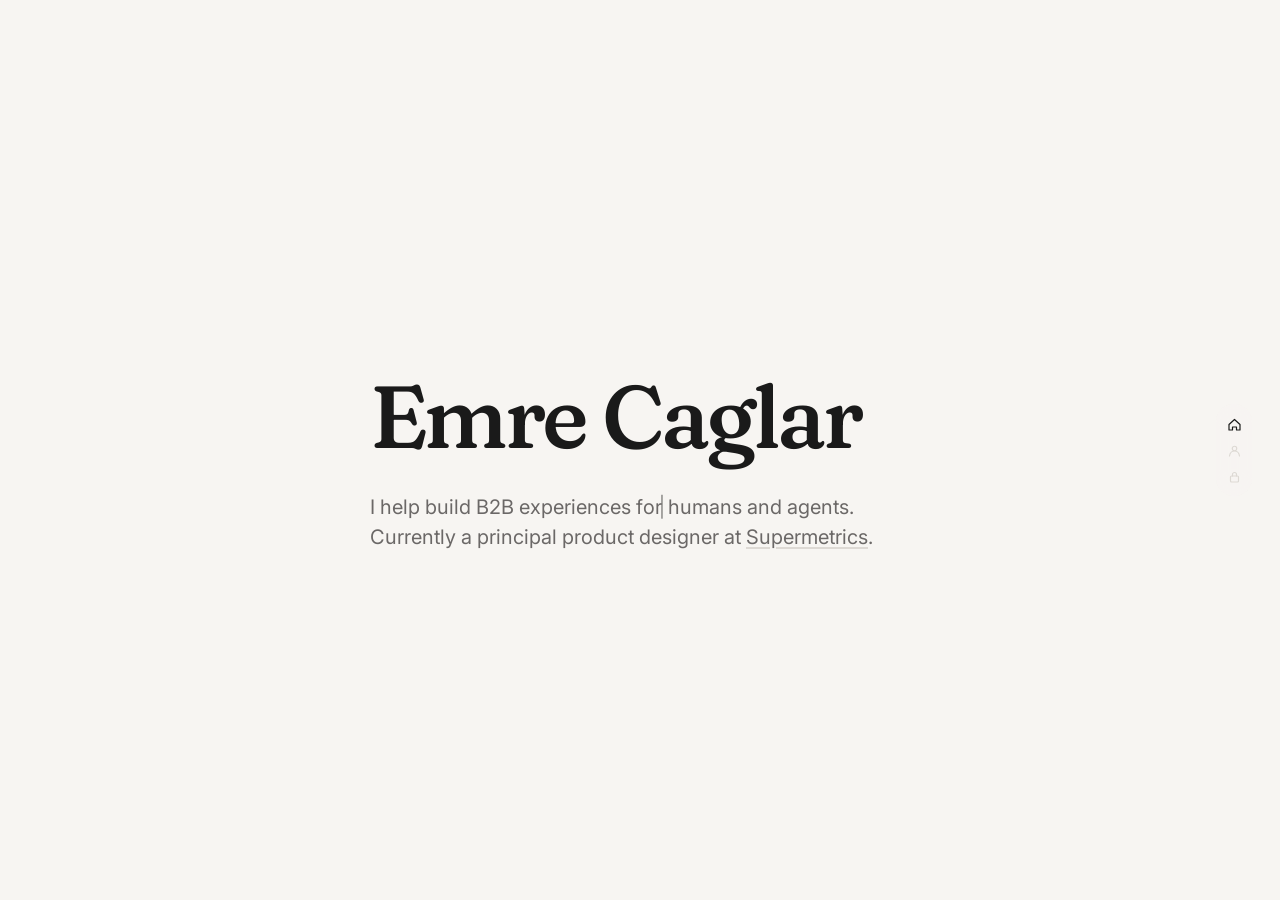
==== index.html @ 7ca1ae1d "Initial portfolio deploy Co-Authored-By: Claude Opus 4.6 (1M context) <noreply@anthropic.com>" ====
<!DOCTYPE html>
<html lang="en">
<head>
  <meta charset="UTF-8">
  <meta name="viewport" content="width=device-width, initial-scale=1.0">

  <!-- EDIT: Your name and tagline -->
  <title>Emre Caglar</title>
  <meta name="description" content="Introduction and selected work of Emre Caglar, product designer">

  <meta property="og:title" content="Emre Caglar, Principal Designer">
  <meta property="og:description" content="Principal Product Designer at Supermetrics.">
  <meta property="og:type" content="website">

  <link rel="preconnect" href="https://fonts.googleapis.com">
  <link rel="preconnect" href="https://fonts.gstatic.com" crossorigin>
  <link href="https://fonts.googleapis.com/css2?family=Inter:ital,opsz,wght@0,14..32,300..700;1,14..32,300..700&display=swap" rel="stylesheet">

  <link rel="stylesheet" href="assets/style.css">
</head>
<body class="snap-page locked">
<script>if(sessionStorage.getItem('portfolioUnlocked')==='1'){document.body.classList.replace('locked','unlocked');}</script>

  <!-- ─────────────────────────────────────── -->
  <!--  NAV, sits outside scroll container   -->
  <!-- ─────────────────────────────────────── -->
  <nav id="nav">
    <div class="nav-inner">
      <!-- EDIT: Your name, hidden on hero, fades in as you scroll -->
      <a href="#snap-hero" class="nav-name">Emre Caglar</a>
    </div>
  </nav>


  <!-- ─────────────────────────────────────── -->
  <!--  SCROLL CONTAINER                      -->
  <!--  Desktop: full-page snap scroll        -->
  <!--  Mobile: normal document flow          -->
  <!-- ─────────────────────────────────────── -->
  <div class="scroll-container" id="scrollContainer">


    <!-- ══ SLIDE 1: HERO ══ -->
    <section class="snap-section snap-hero" id="snap-hero">
      <div class="container">
        <!-- EDIT: Your title / current context -->
        <p class="hero-intro"></p>
        <!-- EDIT: Your name -->
        <h1 class="hero-name">Emre Caglar</h1>
        <!-- EDIT: One sentence that captures what you do and care about -->
        <p class="hero-tagline">
          I help build B2B experiences <span id="heroSwap">for</span><span class="hero-cursor">|</span>humans and agents.
          Currently a principal product designer at <a href="https://www.supermetrics.com" class="hero-link">Supermetrics</a>.
        </p>
      </div>
    </section>


    <!-- ══ SLIDE 2: ABOUT ══ -->
    <section class="snap-section snap-about" id="snap-about">
      <div class="container">
        <div class="about-grid">

          <div class="about-photo">
            <img src="assets/images/photo.jpg" alt="Your Name">
          </div>

          <div class="about-content">
            <div class="about-bio">
              <p>
                I've spent the last decade designing enterprise products, most of it at Supermetrics,
                where I joined as the second designer and now work as a principal IC, leading and
                coaching two designers on the company's most complex product surface while staying
                close to the work myself. For much of that time, I worked on complex data
                workflows for marketers and analysts at scale. Now my focus is agentic UX: how
                people delegate to, collaborate with, and build trust in AI agents.
              </p>
              <p>
                My background is in industrial design research. My PhD was on design fiction, I built
                a world-building toolkit for foresight exercises about disruptive technologies, imagining
                systems under pressure to understand them better, and completed the research as a
                visiting researcher at Aalto University. That discipline still shapes how I think about
                complex product problems.
              </p>
              <p>Based in Helsinki.</p>
            </div>

            <div class="about-links">
              <a href="mailto:caglaremre@gmail.com">Email</a>
              <a href="https://linkedin.com/in/emre-caglar/" target="_blank" rel="noopener">LinkedIn</a>
            </div>

          </div>

        </div>
      </div>
    </section>


    <!-- ══ SLIDE 3: PASSWORD GATE ══ -->
    <section class="snap-section snap-password" id="snap-password">
      <div class="container">
        <p class="password-eyebrow">Selected Work</p>
        <p class="password-prompt">Enter the password to<br>view case studies.</p>
        <form class="password-form" id="passwordForm" autocomplete="off">
          <input type="password" id="passwordInput" placeholder="Password" autocomplete="current-password" spellcheck="false">
          <button type="submit" aria-label="Submit">→</button>
        </form>
        <p class="password-error" id="passwordError">Incorrect password.</p>
      </div>
    </section>


    <!-- ══ SLIDE 3: PROJECT 1 ══ -->
    <!-- EDIT: Update all project details -->
    <section class="snap-section snap-project" id="snap-work">
      <div class="fp-project">

        <!-- Text: left on desktop, below image on mobile -->
        <div class="fp-text">
          <!-- EDIT: "01, Selected Work" stays on project 1. Change label on 02, 03, etc. -->
          <p class="fp-eyebrow">01 · Selected Work</p>
          <h2 class="fp-title">
            <a href="work/data-activation.html">Data Activation</a>
          </h2>
          <p class="fp-teaser">
            Designing the integration layer after a major acquisition, aligning two product teams
            and shipping a unified experience at scale.
          </p>
          <dl class="meta-table meta-table--compact">
            <div><dt>Role</dt><dd>Principal Designer</dd></div>
            <div><dt>Year</dt><dd>2025–present</dd></div>
          </dl>
          <a href="work/data-activation.html" class="fp-link">View case study →</a>
        </div>

        <!-- Image: right on desktop, above text on mobile -->
        <div class="fp-image">
          <a href="work/data-activation.html">
            <!-- EDIT: Add your cover image to assets/images/ -->
            <img src="assets/images/cover-project-one.png" alt="Project Name">
          </a>
        </div>

      </div>
    </section>


    <!-- ══ SLIDE 3: OTHER WORK ══ -->
    <section class="snap-section snap-project" id="snap-project-2">
      <div class="fp-project">

        <div class="fp-text">
          <p class="fp-eyebrow">02</p>
          <h2 class="fp-title">
            <a href="work/other.html">AI-Native Design Tooling</a>
          </h2>
          <p class="fp-teaser">
            Tools I built to close gaps in the AI-assisted design workflow:
            structured prototype feedback and agentic UX experimentation.
          </p>
          <dl class="meta-table meta-table--compact">
            <div><dt>Role</dt><dd>Designer · Builder</dd></div>
            <div><dt>Year</dt><dd>2025–present</dd></div>
          </dl>
          <a href="work/other.html" class="fp-link">View →</a>
        </div>

        <div class="fp-image">
          <a href="work/other.html">
            <img src="assets/images/cover-buyzar.png" alt="Other Work">
          </a>
        </div>

      </div>
    </section>


    <!-- ══ SLIDE 4: DATA JOURNEY ══ -->
    <section class="snap-section snap-project" id="snap-project-3">
      <div class="fp-project">

        <div class="fp-text">
          <p class="fp-eyebrow">03</p>
          <h2 class="fp-title">
            <a href="work/data-journey.html">Building the Data Journey</a>
          </h2>
          <p class="fp-teaser">
            Five consecutive initiatives (Data Blending, CDI, DWH self-serve, Storage)
            that took the Supermetrics Hub from €0 to ~€12M ARR.
          </p>
          <dl class="meta-table meta-table--compact">
            <div><dt>Role</dt><dd>Lead Designer</dd></div>
            <div><dt>Year</dt><dd>2021–2025</dd></div>
          </dl>
          <span class="fp-link" style="color: var(--text-muted);">Work in progress</span>
        </div>

        <div class="fp-image">
            <img src="assets/images/cover-project-two.png" alt="Building the Data Journey">
        </div>

      </div>
    </section>


    <!-- ══ SLIDE 5: STORYWORLDS ══ -->
    <section class="snap-section snap-project" id="snap-project-4">
      <div class="fp-project">

        <div class="fp-text">
          <p class="fp-eyebrow">04</p>
          <h2 class="fp-title">
            <a href="work/storyworlds.html">Designing for Storyworlds</a>
          </h2>
          <p class="fp-teaser">
            PhD research building a world-building toolkit for foresight exercises
            about disruptive technologies, action research at the edge of design fiction.
          </p>
          <dl class="meta-table meta-table--compact">
            <div><dt>Role</dt><dd>Researcher</dd></div>
            <div><dt>Year</dt><dd>2015–2021</dd></div>
          </dl>
          <span class="fp-link" style="color: var(--text-muted);">Work in progress</span>
        </div>

        <div class="fp-image">
            <img src="assets/images/cover-phd.png" alt="Designing for Storyworlds">
        </div>

      </div>
    </section>

  </div><!-- /scroll-container -->


  <!-- ─────────────────────────────────────── -->
  <!--  DOT NAVIGATION, desktop only         -->
  <!-- ─────────────────────────────────────── -->
  <!-- If you add/remove project slides, add/remove a <button> here too -->
  <!-- If you add/remove project slides, add/remove a middle <button class="dot"> -->
  <nav class="dot-nav" id="dotNav" aria-label="Section navigation">

    <!-- Home -->
    <button class="dot dot-icon" aria-label="Intro">
      <svg width="13" height="13" viewBox="0 0 13 13" fill="none" aria-hidden="true">
        <path d="M6.5 1.5L12 6.5V12H8.5V9H4.5V12H1V6.5L6.5 1.5Z"
              stroke="currentColor" stroke-width="1.2"
              stroke-linejoin="round" stroke-linecap="round"/>
      </svg>
    </button>

    <!-- About -->
    <button class="dot dot-icon" aria-label="About">
      <svg width="13" height="13" viewBox="0 0 13 13" fill="none" aria-hidden="true">
        <circle cx="6.5" cy="4.5" r="2.25" stroke="currentColor" stroke-width="1.2"/>
        <path d="M1.5 12C2 8.8 4 7 6.5 7C9 7 11 8.8 11.5 12"
              stroke="currentColor" stroke-width="1.2" stroke-linecap="round"/>
      </svg>
    </button>

    <!-- Password (locked state only) -->
    <button class="dot dot-icon dot-locked-only" aria-label="Case studies">
      <svg width="13" height="13" viewBox="0 0 13 13" fill="none" aria-hidden="true">
        <rect x="2.5" y="6" width="8" height="6" rx="1" stroke="currentColor" stroke-width="1.2"/>
        <path d="M4.5 6V4.5a2 2 0 0 1 4 0V6" stroke="currentColor" stroke-width="1.2" stroke-linecap="round"/>
      </svg>
    </button>

    <!-- Projects (unlocked state only) -->
    <button class="dot dot-unlocked-only" aria-label="Project 1"></button>
    <button class="dot dot-unlocked-only" aria-label="Project 2"></button>
    <button class="dot dot-unlocked-only" aria-label="Project 3"></button>
    <button class="dot dot-unlocked-only" aria-label="Project 4"></button>

  </nav>


  <script>
    // ── Password hash (SHA-256) ──────────────────────────────────────────
    // Default is SHA-256 of "password". To set your own, open DevTools and run:
    // crypto.subtle.digest('SHA-256',new TextEncoder().encode('yourpassword')).then(b=>console.log([...new Uint8Array(b)].map(x=>x.toString(16).padStart(2,'0')).join('')))
    const PASSWORD_HASH = 'caf6c88df18d111f3af895edebcdd338da70de0b6ceff36be0431f935cb3bb84';

    // ── Core references ─────────────────────────────────────────────────
    const scrollEl  = document.getElementById('scrollContainer');
    const mainNav   = document.getElementById('nav');
    const heroEl    = document.getElementById('snap-hero');
    const isDesktop = () => window.innerWidth >= 1024;

    // Sections and dots are queried dynamically so locked/unlocked visibility is respected
    function getActiveSections() {
      return Array.from(document.querySelectorAll('.snap-section'))
        .filter(el => getComputedStyle(el).display !== 'none');
    }
    function getActiveDots() {
      return Array.from(document.querySelectorAll('.dot-nav .dot'))
        .filter(el => getComputedStyle(el).display !== 'none');
    }

    // ── Active dot + name visibility (desktop snap) ─────────────────────
    function updateDots() {
      if (!isDesktop()) return;
      const sections = getActiveSections();
      const dots     = getActiveDots();
      const mid      = scrollEl.scrollTop + scrollEl.clientHeight / 2;
      let active = 0;
      sections.forEach((s, i) => { if (s.offsetTop <= mid) active = i; });
      dots.forEach((d, i) => d.classList.toggle('active', i === active));
      mainNav.classList.toggle('past-hero', active > 0);
    }

    // ── Nav border + name visibility (mobile) ───────────────────────────
    function updateNavMobile() {
      if (isDesktop()) return;
      const threshold = heroEl.offsetHeight - 80;
      mainNav.classList.toggle('past-hero', window.scrollY > threshold);
      mainNav.classList.toggle('scrolled',  window.scrollY > 60);
    }

    // ── Nav border (desktop) ─────────────────────────────────────────────
    function updateNavDesktop() {
      if (!isDesktop()) return;
      mainNav.classList.toggle('scrolled', scrollEl.scrollTop > 60);
    }

    scrollEl.addEventListener('scroll', () => { updateNavDesktop(); updateDots(); }, { passive: true });
    window.addEventListener('scroll', updateNavMobile, { passive: true });

    // ── Dot click ────────────────────────────────────────────────────────
    document.querySelectorAll('.dot-nav .dot').forEach(dot => {
      dot.addEventListener('click', () => {
        const dots     = getActiveDots();
        const sections = getActiveSections();
        const i = dots.indexOf(dot);
        if (i >= 0) sections[i]?.scrollIntoView({ behavior: 'smooth' });
      });
    });

    // ── Anchor links → scroll inside container on desktop ───────────────
    document.querySelectorAll('a[href^="#"]').forEach(link => {
      link.addEventListener('click', e => {
        if (!isDesktop()) return;
        const target = document.getElementById(link.getAttribute('href').slice(1));
        if (target && scrollEl.contains(target)) {
          e.preventDefault();
          target.scrollIntoView({ behavior: 'smooth' });
        }
      });
    });

    // ── Initial state ────────────────────────────────────────────────────
    updateDots();

    // ── Hero word swap animation ─────────────────────────────────────────
    const swapEl    = document.getElementById('heroSwap');
    const swapWords = ['for', 'with'];
    let   swapIndex = 0;
    let   swapFirst = true;

    function heroErase(text, done) {
      let i = text.length;
      (function step() {
        swapEl.textContent = text.slice(0, --i);
        if (i > 0) setTimeout(step, 60); else done();
      })();
    }

    function heroType(text, done) {
      swapEl.style.transition = 'none';
      swapEl.style.color = 'var(--text)';
      let i = 0;
      (function step() {
        swapEl.textContent = text.slice(0, ++i);
        if (i < text.length) {
          setTimeout(step, 90);
        } else {
          swapEl.style.transition = 'color 0.6s ease';
          swapEl.style.color = '';
          done();
        }
      })();
    }

    (function heroSwapCycle() {
      const delay = swapFirst ? 1500 : 3000;
      swapFirst = false;
      setTimeout(() => {
        const next = swapWords[(swapIndex + 1) % swapWords.length];
        heroErase(swapWords[swapIndex], () => {
          setTimeout(() => {
            heroType(next, () => {
              swapIndex = (swapIndex + 1) % swapWords.length;
              heroSwapCycle();
            });
          }, 120);
        });
      }, delay);
    })();

    // ── Password form ────────────────────────────────────────────────────
    const passwordForm  = document.getElementById('passwordForm');
    const passwordInput = document.getElementById('passwordInput');
    const passwordError = document.getElementById('passwordError');

    if (passwordForm) {
      passwordForm.addEventListener('submit', async e => {
        e.preventDefault();
        const buf  = await crypto.subtle.digest('SHA-256', new TextEncoder().encode(passwordInput.value));
        const hash = [...new Uint8Array(buf)].map(x => x.toString(16).padStart(2, '0')).join('');
        if (hash === PASSWORD_HASH) {
          sessionStorage.setItem('portfolioUnlocked', '1');
          document.body.classList.replace('locked', 'unlocked');
          updateDots();
          const firstProject = document.getElementById('snap-work');
          if (isDesktop()) {
            firstProject?.scrollIntoView({ behavior: 'smooth' });
          } else {
            window.scrollTo({ top: firstProject?.offsetTop ?? 0, behavior: 'smooth' });
          }
        } else {
          passwordError.classList.add('visible');
          passwordInput.value = '';
          passwordInput.focus();
          setTimeout(() => passwordError.classList.remove('visible'), 2000);
        }
      });
    }

    // ── Save scroll position when navigating into a case study ──────────
    document.querySelectorAll('a[href^="work/"]').forEach(link => {
      link.addEventListener('click', () => {
        const pos = isDesktop() ? scrollEl.scrollTop : window.scrollY;
        sessionStorage.setItem('indexScrollPos', pos);
      });
    });

    // ── Restore scroll position when returning from a case study ────────
    const savedPos = sessionStorage.getItem('indexScrollPos');
    if (savedPos !== null) {
      sessionStorage.removeItem('indexScrollPos');
      const pos = parseInt(savedPos, 10);
      if (isDesktop()) {
        scrollEl.scrollTop = pos;
      } else {
        window.scrollTo(0, pos);
      }
      updateDots();
    }
  </script>

</body>
</html>
---- assets/style.css ----
/* ─── Fonts ─── */
@font-face {
  font-family: 'Fraunces';
  src: url('fonts/Fraunces[SOFT,WONK,opsz,wght].woff2') format('woff2');
  font-weight: 100 900;
  font-display: swap;
}

/* ─── Design Tokens ─── */
:root {
  --bg: #F7F5F2;
  --surface: #EFEDE9;
  --text: #1A1A1A;
  --text-muted: #6B6867;
  --accent: #8B7355;
  --border: #DDD9D4;
  --max-width: 900px;
  --padding-x: 40px;
  --gap: 80px;
}

/* ─── Reset ─── */
*, *::before, *::after { box-sizing: border-box; margin: 0; padding: 0; }
html { scroll-behavior: smooth; }
img { display: block; max-width: 100%; height: auto; border-radius: 8px; }
a { color: inherit; text-decoration: none; }

/* ─── Base ─── */
body {
  background-color: var(--bg);
  color: var(--text);
  font-family: 'Inter', -apple-system, BlinkMacSystemFont, 'Segoe UI', sans-serif;
  font-size: 16px;
  line-height: 1.6;
  -webkit-font-smoothing: antialiased;
}

/* ─── Layout Container ─── */
.container {
  max-width: var(--max-width);
  margin: 0 auto;
  padding: 0 var(--padding-x);
}

/* ─── Nav ─── */
nav {
  position: sticky;
  top: 0;
  z-index: 100;
  background-color: var(--bg);
}

.nav-inner {
  max-width: var(--max-width);
  margin: 0 auto;
  padding: 20px var(--padding-x);
  display: flex;
  justify-content: flex-start;
  align-items: center;
}

.nav-name {
  font-family: 'Fraunces', Georgia, serif;
  font-size: 15px;
  font-weight: 520;
  font-variation-settings: "SOFT" 55, "WONK" 1, "opsz" 9;
  letter-spacing: -0.01em;
  opacity: 0;
  transition: opacity 0.4s ease;
}

nav.past-hero .nav-name { opacity: 1; }

/* ─── Hero ─── */
.hero {
  padding: 100px 0 80px;
}

.hero-intro {
  font-size: 13px;
  font-weight: 500;
  text-transform: uppercase;
  letter-spacing: 0.12em;
  color: var(--text-muted);
  margin-bottom: 24px;
}

.hero-name {
  font-family: 'Fraunces', Georgia, serif;
  font-size: clamp(52px, 9vw, 88px);
  font-weight: 520;
  font-variation-settings: "SOFT" 55, "WONK" 1, "opsz" 9;
  letter-spacing: -0.04em;
  line-height: 1;
  margin-bottom: 32px;
}

.hero-tagline {
  font-size: 20px;
  font-weight: 400;
  color: var(--text-muted);
  max-width: 540px;
  line-height: 1.5;
}

/* ─── Section Header ─── */
.section-header {
  margin-bottom: 48px;
  padding-bottom: 16px;
  border-bottom: 1px solid var(--border);
}

.section-title {
  font-size: 13px;
  font-weight: 600;
  text-transform: uppercase;
  letter-spacing: 0.12em;
  color: var(--text-muted);
}

/* ─── Work Section ─── */
.work {
  padding: var(--gap) 0;
}

/* ─── Project Cards ─── */
.project-list {
  display: flex;
  flex-direction: column;
  gap: 64px;
}

.project-card a {
  display: block;
}

.project-cover {
  position: relative;
  width: 100%;
  aspect-ratio: 16 / 9;
  background-image: radial-gradient(circle, rgba(0,0,0,0.06) 0.8px, transparent 0.8px);
  background-size: 4px 4px;
  background-color: var(--surface);
  border: 1px dashed var(--border);
  border-radius: 12px;
  padding: 12px;
  margin-bottom: 20px;
}
.project-cover::before,
.project-cover::after {
  content: '';
  position: absolute;
  border: 1px dashed var(--border);
  pointer-events: none;
}
.project-cover::before {
  inset: -8px;
  border-radius: 18px;
}
.project-cover::after {
  inset: -16px;
  border-radius: 24px;
}

.project-cover img {
  width: 100%;
  height: 100%;
  object-fit: cover;
  border-radius: 8px;
  overflow: hidden;
  transition: transform 0.45s ease, opacity 0.3s ease;
}

.project-card a:hover .project-cover img {
  transform: scale(1.025);
  opacity: 0.9;
}

/* Placeholder color block when no image is set */
.project-cover:not(:has(img[src])),
.project-cover img[src="assets/images/cover-project-one.jpg"]:not([complete]),
.project-cover:empty {
  background-color: var(--surface);
}

.project-info {
  display: flex;
  justify-content: space-between;
  align-items: flex-start;
  gap: 32px;
}

.project-info-left { flex: 1; }

.project-title {
  font-family: 'Fraunces', Georgia, serif;
  font-size: 22px;
  font-weight: 520;
  font-variation-settings: "SOFT" 55, "WONK" 1, "opsz" 9;
  letter-spacing: -0.02em;
  margin-bottom: 6px;
  transition: color 0.15s;
}

.project-card a:hover .project-title { color: var(--accent); }

.project-teaser {
  font-size: 15px;
  color: var(--text-muted);
  max-width: 480px;
  line-height: 1.5;
}

.project-info-right {
  text-align: right;
  flex-shrink: 0;
}

.project-role {
  display: block;
  font-size: 13px;
  font-weight: 500;
  color: var(--text);
  margin-bottom: 3px;
}

.project-year {
  display: block;
  font-size: 13px;
  color: var(--text-muted);
}

/* ─── About Section ─── */
.about {
  padding: var(--gap) 0;
  border-top: 1px solid var(--border);
}

.about-grid {
  display: grid;
  grid-template-columns: 1fr 1.5fr;
  gap: 64px;
  align-items: start;
}

.about-photo {
  aspect-ratio: 3 / 4;
  background-color: var(--surface);
  border-radius: 8px;
  overflow: hidden;
}

.about-photo img {
  width: 100%;
  height: 100%;
  object-fit: cover;
}

.about-content {
  padding-top: 8px;
}

.about-label {
  font-size: 13px;
  font-weight: 600;
  text-transform: uppercase;
  letter-spacing: 0.12em;
  color: var(--text-muted);
  margin-bottom: 24px;
}

.about-bio p {
  font-size: 16px;
  line-height: 1.75;
  color: var(--text);
  margin-bottom: 16px;
}

.about-bio p:last-child { margin-bottom: 0; }

.about-links {
  display: flex;
  gap: 24px;
  margin-top: 32px;
  flex-wrap: wrap;
}

.about-links a {
  font-size: 14px;
  font-weight: 500;
  color: var(--text-muted);
  border-bottom: 1px solid var(--border);
  padding-bottom: 2px;
  transition: color 0.15s, border-color 0.15s;
}

.about-links a:hover {
  color: var(--text);
  border-color: var(--text);
}

/* ─── Footer ─── */
footer {
  padding: 40px 0;
  border-top: 1px solid var(--border);
}

.footer-inner {
  max-width: var(--max-width);
  margin: 0 auto;
  padding: 0 var(--padding-x);
  display: flex;
  justify-content: space-between;
  align-items: center;
}

.footer-copy {
  font-size: 13px;
  color: var(--text-muted);
}

.footer-links {
  display: flex;
  gap: 24px;
}

.footer-links a {
  font-size: 13px;
  color: var(--text-muted);
  transition: color 0.15s;
}

.footer-links a:hover { color: var(--text); }

/* ─── Metadata Table ─── */
.meta-table {
  display: flex;
  gap: 40px;
  flex-wrap: wrap;
  margin-top: 40px;
  padding-top: 24px;
  border-top: 1px solid var(--border);
}

.meta-table > div {
  display: flex;
  flex-direction: column;
}

.meta-table dt {
  font-size: 11px;
  font-weight: 600;
  text-transform: uppercase;
  letter-spacing: 0.12em;
  color: var(--text-muted);
  margin-bottom: 5px;
}

.meta-table dd {
  font-size: 14px;
  font-weight: 500;
  color: var(--text);
}

/* Compact variant for home page project tiles */
.meta-table--compact {
  margin-top: 0;
  padding-top: 0;
  border-top: none;
  gap: 24px;
  margin-bottom: 28px;
}

/* ─── Case Study: Problem statement ─── */
.case-problem-statement {
  font-size: clamp(18px, 2.2vw, 24px);
  line-height: 1.5;
  color: var(--text);
  max-width: 680px;
  font-style: italic;
}

/* ─── Case Study: Header ─── */
.case-header {
  padding: 80px 0 48px;
}

.case-meta {
  display: flex;
  gap: 24px;
  margin-bottom: 20px;
  flex-wrap: wrap;
}

.case-meta span {
  font-size: 13px;
  color: var(--text-muted);
  font-weight: 500;
}

.case-meta span + span::before {
  content: '·';
  margin-right: 24px;
  color: var(--border);
}

.case-title {
  font-family: 'Fraunces', Georgia, serif;
  font-size: clamp(40px, 7vw, 72px);
  font-weight: 520;
  font-variation-settings: "SOFT" 55, "WONK" 1, "opsz" 9;
  letter-spacing: -0.03em;
  line-height: 1.1;
  max-width: 700px;
  margin-bottom: 24px;
}

.case-description {
  font-size: 20px;
  color: var(--text-muted);
  max-width: 560px;
  line-height: 1.5;
}

/* ─── Case Study: Body ─── */
.case-body {
  padding-bottom: var(--gap);
  border-top: 1px solid var(--border);
  padding-top: 64px;
  overflow-x: clip;
}

.case-body section {
  margin-bottom: 72px;
  max-width: 640px;
}

.case-body h2 {
  font-family: 'Fraunces', Georgia, serif;
  font-size: 26px;
  font-weight: 520;
  font-variation-settings: "SOFT" 55, "WONK" 1, "opsz" 9;
  letter-spacing: -0.02em;
  color: var(--text);
  margin-bottom: 20px;
}

.case-body p {
  font-size: 17px;
  line-height: 1.75;
  color: var(--text);
  margin-bottom: 16px;
}

.case-body p:last-child { margin-bottom: 0; }

.case-body figure {
  position: relative;
  margin: 72px 0;
  padding: 12px;
  display: flex;
  flex-direction: column;
  border: 1px dashed var(--border);
  border-radius: 12px;
  background-image: radial-gradient(circle, rgba(0,0,0,0.06) 0.8px, transparent 0.8px);
  background-size: 4px 4px;
  background-color: var(--surface);
}
.case-body figure::before {
  content: '';
  position: absolute;
  inset: -8px;
  border: 1px dashed var(--border);
  border-radius: 18px;
  pointer-events: none;
}
.case-body figure::after {
  display: none;
}

.case-body figure img {
  position: relative;
  z-index: 1;
  width: 100%;
  border-radius: 8px;
  background-color: var(--surface);
}

.case-body figcaption {
  position: relative;
  z-index: 1;
  font-size: 13px;
  color: var(--text-muted);
  margin-bottom: 12px;
  text-align: left;
  line-height: 1.5;
  order: -1;
}

/* ─── Full-Page Scroll (Desktop ≥ 1024px) ─── */

@media (min-width: 1024px) {

  /* Nav becomes fixed so it overlays the scroll container */
  nav#nav {
    position: fixed;
    top: 0; left: 0; right: 0;
    z-index: 200;
  }

  /* Align nav name with fp-project content */
  nav#nav .nav-inner {
    max-width: 1160px;
    padding: 20px 80px;
  }

  /* Lock body scroll — the container does the scrolling */
  body.snap-page { overflow: hidden; }

  .scroll-container {
    height: 100vh;
    overflow-y: scroll;
    scroll-snap-type: y mandatory;
    scrollbar-width: none;
  }
  .scroll-container::-webkit-scrollbar { display: none; }

  /* Each snap section fills the viewport and centers its content */
  .snap-section {
    height: 100vh;
    scroll-snap-align: start;
    display: flex;
    align-items: center;
    justify-content: center;
    overflow: hidden;
  }

  /* Hero: align content to the left (same as before), push down past nav */
  .snap-hero {
    align-items: center;
    justify-content: flex-start;
    padding-top: 0;
  }
  .snap-hero .hero {
    padding: 0;
    width: 100%;
  }

  /* About: ensure it stays centered and doesn't overflow */
  .snap-about .about {
    width: 100%;
    padding: 0;
    border-top: none;
  }
  .snap-about .about-photo {
    aspect-ratio: 3 / 4;
    max-height: 400px;
  }

  /* Full-page project layout: text left, image right */
  .fp-project {
    display: grid;
    grid-template-columns: minmax(0, 480px) 1fr;
    gap: 72px;
    align-items: center;
    width: 100%;
    padding-left: max(80px, calc((100vw - 1160px) / 2 + 80px));
    padding-right: 0;
  }

  .fp-image {
    border-radius: 12px 0 0 12px;
    padding-right: 0;
    border-right: none;
  }
  .fp-image::before {
    border-radius: 18px 0 0 18px;
    right: 0;
    border-right: none;
  }
  .fp-image::after {
    border-radius: 24px 0 0 24px;
    right: 0;
    border-right: none;
  }
  .fp-image img {
    border-radius: 8px 0 0 8px;
    transition: transform 0.45s ease, opacity 0.3s ease;
  }
  .fp-image a:hover img {
    transform: scale(1.02);
    opacity: 0.9;
  }

}

/* ─── Full-Page Project Card: shared styles (all breakpoints) ─── */

.fp-eyebrow {
  display: block;
  font-size: 12px;
  font-weight: 600;
  text-transform: uppercase;
  letter-spacing: 0.14em;
  color: var(--text-muted);
  margin-bottom: 20px;
}

.fp-title {
  font-family: 'Fraunces', Georgia, serif;
  font-size: clamp(28px, 3.5vw, 46px);
  font-weight: 520;
  font-variation-settings: "SOFT" 55, "WONK" 1, "opsz" 9;
  letter-spacing: -0.03em;
  line-height: 1.1;
  margin-bottom: 16px;
}
.fp-title a { transition: color 0.15s; }
.fp-title a:hover { color: var(--accent); }

.fp-teaser {
  font-size: 17px;
  color: var(--text-muted);
  line-height: 1.55;
  margin-bottom: 28px;
  max-width: 380px;
}

.fp-meta {
  display: flex;
  gap: 0;
  margin-bottom: 28px;
  flex-wrap: wrap;
}
.fp-meta span {
  font-size: 13px;
  color: var(--text-muted);
  font-weight: 500;
}
.fp-meta span + span::before {
  content: '·';
  margin: 0 12px;
  color: var(--border);
}

.fp-link {
  display: inline-block;
  font-size: 14px;
  font-weight: 500;
  color: var(--text);
  border-bottom: 1px solid var(--text);
  padding-bottom: 2px;
  transition: color 0.15s, border-color 0.15s;
}
.fp-link:hover {
  color: var(--accent);
  border-color: var(--accent);
}

.fp-image {
  position: relative;
  padding: 12px;
  border: 1px dashed var(--border);
  border-radius: 12px;
  background-image: radial-gradient(circle, rgba(0,0,0,0.06) 0.8px, transparent 0.8px);
  background-size: 4px 4px;
  background-color: var(--surface);
}
.fp-image::before,
.fp-image::after {
  content: '';
  position: absolute;
  border: 1px dashed var(--border);
  pointer-events: none;
}
.fp-image::before {
  inset: -8px;
  border-radius: 18px;
}
.fp-image::after {
  inset: -16px;
  border-radius: 24px;
}

.fp-image img {
  position: relative;
  z-index: 1;
  width: 100%;
  aspect-ratio: 4 / 3;
  object-fit: cover;
  object-position: left top;
  border-radius: 8px;
  background-color: var(--surface);
  display: block;
}

/* ─── Hero link (inline in tagline) ─── */
.hero-link {
  text-decoration: underline;
  text-underline-offset: 3px;
  text-decoration-color: var(--border);
  transition: text-decoration-color 0.15s;
}
.hero-link:hover { text-decoration-color: var(--text-muted); }

/* ─── Hero cursor ─── */
.hero-cursor {
  color: var(--text-muted);
  font-weight: 300;
  margin-left: -3px;
  margin-right: 3px;
  animation: hero-blink 1.1s step-end infinite;
}

@keyframes hero-blink {
  0%, 100% { opacity: 1; }
  50%       { opacity: 0; }
}

/* ─── About: copyright line ─── */
.about-copyright {
  font-size: 13px;
  color: var(--text-muted);
  margin-top: 40px;
}

/* ─── Dot Navigation ─── */
.dot-nav {
  display: none;
}

@media (min-width: 1024px) {
  .dot-nav {
    display: flex;
    flex-direction: column;
    align-items: center;
    gap: 6px;
    position: fixed;
    right: 28px;
    top: 50%;
    transform: translateY(-50%);
    z-index: 150;
    padding: 10px 8px;
    background: rgba(247, 245, 242, 0.82);
    backdrop-filter: blur(12px);
    -webkit-backdrop-filter: blur(12px);
    border-radius: 20px;
  }
}

/* All items: same 20×20 box so gap is visually uniform */
.dot-nav .dot {
  width: 20px;
  height: 20px;
  display: flex;
  align-items: center;
  justify-content: center;
  border: none;
  background: transparent;
  cursor: pointer;
  padding: 0;
  outline: none;
}

/* Plain project dots: visual circle via ::after */
.dot-nav .dot:not(.dot-icon)::after {
  content: '';
  width: 5px;
  height: 5px;
  border-radius: 50%;
  background-color: var(--border);
  transition: background-color 0.25s, transform 0.25s;
}
.dot-nav .dot:not(.dot-icon).active::after {
  background-color: var(--text);
  transform: scale(1.7);
}
.dot-nav .dot:not(.dot-icon):hover:not(.active)::after {
  background-color: var(--text-muted);
}

/* Icon buttons */
.dot-nav .dot.dot-icon {
  color: var(--border);
  transition: color 0.2s;
}
.dot-nav .dot.dot-icon.active {
  color: var(--text);
}
.dot-nav .dot.dot-icon:hover:not(.active) {
  color: var(--text-muted);
}

/* ─── Mobile / Tablet: project cards stack naturally ─── */
@media (max-width: 1023px) {
  .snap-section {
    /* No height constraint — let content flow */
  }
  .fp-project {
    display: flex;
    flex-direction: column;
    gap: 20px;
    padding: 40px var(--padding-x) 48px;
  }
  .fp-image { order: -1; } /* image above text on mobile */
  .fp-teaser { max-width: 100%; font-size: 15px; }

  /* Group all project sections under a "Selected Work" divider */
  #snap-work {
    border-top: 1px solid var(--border);
    padding-top: 0;
  }
  #snap-work .fp-eyebrow::before {
    content: 'Selected Work';
    display: block;
    font-size: 13px;
    font-weight: 600;
    text-transform: uppercase;
    letter-spacing: 0.12em;
    color: var(--text-muted);
    padding: 40px var(--padding-x) 32px;
    border-bottom: 1px solid var(--border);
    margin-bottom: 32px;
    margin-left: calc(-1 * var(--padding-x));
    margin-right: calc(-1 * var(--padding-x));
  }

  /* About section on mobile */
  .snap-about .about {
    padding: var(--gap) 0;
    border-top: 1px solid var(--border);
  }
  .snap-about .about-photo {
    aspect-ratio: 4 / 3;
  }
  .about-copyright { margin-top: 24px; }
}

/* ─── Responsive ─── */
@media (max-width: 768px) {
  :root {
    --padding-x: 24px;
    --gap: 56px;
  }

  .hero { padding: 64px 0 48px; }

  .project-info { flex-direction: column; gap: 12px; }
  .project-info-right { text-align: left; }

  .about-grid {
    grid-template-columns: 1fr;
    gap: 36px;
  }

  .about-photo { aspect-ratio: 4 / 3; }

  .footer-inner { flex-direction: column; gap: 16px; text-align: center; }

  .case-meta { gap: 12px; }
  .case-meta span + span::before { margin-right: 12px; }

  .case-body section { max-width: 100%; }
}

@media (max-width: 480px) {
  :root { --padding-x: 20px; }
  .hero-tagline { font-size: 17px; }
}

/* ─── Case Study: H3 (subsection within initiative) ─── */
.case-body h3 {
  font-family: 'Fraunces', Georgia, serif;
  font-size: 18px;
  font-weight: 480;
  font-variation-settings: "SOFT" 55, "WONK" 1, "opsz" 9;
  letter-spacing: -0.01em;
  color: var(--text);
  margin-top: 36px;
  margin-bottom: 12px;
}

/* ─── Case Study: Figure Layout Variants ─── */

.img-placeholder {
  background-color: var(--surface);
  border-radius: 8px;
  display: block;
  width: 100%;
}

/* Centered: narrower focal image */
.case-body figure.figure--centered {
  max-width: 560px;
  margin-left: auto;
  margin-right: auto;
}

/* Full-width: escapes container padding — no dashed borders */
.case-body figure.figure--full {
  margin-left: calc(-1 * var(--padding-x));
  margin-right: calc(-1 * var(--padding-x));
  border: none;
  border-radius: 0;
  padding: 0;
  background: none;
}
.case-body figure.figure--full::before,
.case-body figure.figure--full::after {
  display: none;
}
.case-body figure.figure--full .img-placeholder,
.case-body figure.figure--full img { border-radius: 0; }

/* Aside: image + text/caption side by side */
.case-body figure.figure--aside {
  display: grid;
  grid-template-columns: 1fr 1fr;
  gap: 48px;
  align-items: center;
  max-width: 100%;
}
.case-body figure.figure--aside figcaption {
  text-align: left;
  font-size: 16px;
  line-height: 1.75;
  color: var(--text);
  margin-top: 0;
}
/* Image on right, text on left */
.case-body figure.figure--aside.figure--right .img-placeholder,
.case-body figure.figure--aside.figure--right img { order: 2; }
.case-body figure.figure--aside.figure--right figcaption { order: 1; }

/* ─── Case Study: Blockquote ─── */
.case-body blockquote {
  border-left: 2px solid var(--border);
  margin: 28px 0;
  padding: 4px 0 4px 24px;
}
.case-body blockquote p {
  font-family: 'Fraunces', Georgia, serif;
  font-style: italic;
  font-weight: 400;
  font-variation-settings: "SOFT" 55, "WONK" 1, "opsz" 9;
  color: var(--text-muted);
  font-size: 17px;
  line-height: 1.7;
}
.case-body blockquote cite {
  display: block;
  margin-top: 10px;
  font-size: 13px;
  color: var(--text-muted);
  font-style: normal;
}

/* ─── Case Study: Highlight block ─── */
.case-highlight {
  background-color: var(--surface);
  border-radius: 4px;
  padding: 24px 28px;
  margin: 40px 0;
}
.case-highlight p {
  font-size: 16px;
  line-height: 1.75;
  color: var(--text);
  margin-bottom: 0 !important;
}

/* ─── Case Study: Pull quote ─── */
.case-pullquote {
  font-size: clamp(18px, 2vw, 22px);
  font-style: italic;
  line-height: 1.5;
  color: var(--text-muted);
  max-width: 560px;
  margin: 40px auto;
  text-align: center;
  padding: 0 24px;
}
.case-pullquote cite {
  display: block;
  font-size: 13px;
  font-style: normal;
  margin-top: 12px;
  color: var(--border);
}

/* ─── Password gate ─── */
body.locked .snap-project      { display: none; }
body.unlocked .snap-password   { display: none; }
body.locked .dot-unlocked-only { display: none; }
body.unlocked .dot-locked-only { display: none; }

.snap-password .container {
  display: flex;
  flex-direction: column;
  align-items: flex-start;
}

.password-eyebrow {
  font-size: 13px;
  font-weight: 600;
  text-transform: uppercase;
  letter-spacing: 0.12em;
  color: var(--text-muted);
  margin-bottom: 24px;
}

.password-prompt {
  font-size: clamp(24px, 3vw, 36px);
  font-weight: 400;
  color: var(--text-muted);
  line-height: 1.3;
  margin-bottom: 40px;
}

.password-form {
  display: flex;
  align-items: center;
  gap: 16px;
}

.password-form input[type="password"] {
  font-family: inherit;
  font-size: 17px;
  background: none;
  border: none;
  border-bottom: 1px solid var(--border);
  padding: 8px 0;
  color: var(--text);
  outline: none;
  width: 220px;
  transition: border-color 0.2s;
}

.password-form input[type="password"]::placeholder { color: var(--border); }
.password-form input[type="password"]:focus { border-color: var(--text-muted); }

.password-form button {
  background: none;
  border: none;
  cursor: pointer;
  font-size: 20px;
  color: var(--text-muted);
  padding: 0;
  line-height: 1;
  transition: color 0.15s;
}

.password-form button:hover { color: var(--text); }

.password-error {
  font-size: 13px;
  color: var(--text-muted);
  margin-top: 20px;
  opacity: 0;
  transition: opacity 0.2s;
}

.password-error.visible { opacity: 1; }

/* ─── Responsive: case study additions ─── */
@media (max-width: 768px) {
  .case-body figure.figure--aside {
    grid-template-columns: 1fr;
    gap: 20px;
  }
  .case-body figure.figure--aside.figure--right .img-placeholder,
  .case-body figure.figure--aside.figure--right img,
  .case-body figure.figure--aside.figure--right figcaption { order: unset; }
  .case-pullquote { text-align: left; padding: 0; }
}

/* ─── Archetype Table ─── */
.archetype-table-wrap {
  overflow-x: auto;
  -webkit-overflow-scrolling: touch;
}

.archetype-table {
  width: 100%;
  border-collapse: collapse;
  font-size: 13px;
  line-height: 1.55;
  min-width: 640px;
}

.archetype-table th,
.archetype-table td {
  border: 1px solid var(--border);
  padding: 14px 16px;
  vertical-align: top;
  text-align: left;
}

.archetype-table thead th {
  background-color: var(--surface);
  font-size: 11px;
  font-weight: 600;
  text-transform: uppercase;
  letter-spacing: 0.1em;
  color: var(--text-muted);
}

.archetype-table tbody th {
  background-color: var(--surface);
  font-size: 12px;
  font-weight: 600;
  text-transform: uppercase;
  letter-spacing: 0.08em;
  color: var(--text-muted);
  white-space: nowrap;
  width: 1%;
}

.archetype-table td p {
  font-size: 13px;
  line-height: 1.55;
  color: var(--text);
  margin-bottom: 8px;
}
.archetype-table td p:last-child { margin-bottom: 0; }

.at-label {
  font-weight: 600;
  font-size: 11px;
  text-transform: uppercase;
  letter-spacing: 0.08em;
  color: var(--text-muted);
  margin-right: 6px;
}

.at-future {
  font-weight: 400;
  font-size: 10px;
  color: var(--text-muted);
  text-transform: none;
  letter-spacing: 0;
}

.at-na {
  background-color: var(--bg);
}
.at-na p {
  color: var(--text-muted) !important;
  font-style: italic;
}


/* ─── Research insights grid ─── */
.research-insights {
  position: relative;
  z-index: 1;
  padding: 4px 0;
}
.insights-section {
  font-family: inherit;
  font-size: 11px;
  font-weight: 600;
  text-transform: uppercase;
  letter-spacing: 0.1em;
  color: var(--text-muted);
  margin: 24px 0 10px;
  padding: 0;
}
.insights-section:first-child { margin-top: 0; }
.insights-grid {
  display: grid;
  grid-template-columns: 1fr 1fr 1fr;
  gap: 8px;
}
.insights-card {
  font-size: 12px;
  line-height: 1.55;
  color: var(--text-muted);
  padding: 12px 14px;
  background: var(--bg);
  border-radius: 6px;
}
.insights-card strong {
  display: block;
  font-size: 13px;
  font-weight: 600;
  color: var(--text);
  margin-bottom: 4px;
}
@media (max-width: 768px) {
  .insights-grid { grid-template-columns: 1fr; }
}

/* ─── Figure: wider than text container ─── */
.case-body figure.figure--wide,
.case-body .figure--wide {
  margin-left: -120px;
  margin-right: -120px;
}

@media (max-width: 768px) {
  .case-body figure.figure--wide,
  .case-body .figure--wide {
    margin-left: 0;
    margin-right: 0;
  }
}

/* ─── Figure: before / after split ─── */
.figure--split figcaption {
  font-size: 12px;
  color: var(--text-muted);
  line-height: 1.5;
  margin: 0 0 10px;
  text-align: left;
}

.figure--split .split-grid {
  display: grid;
  grid-template-columns: var(--split-columns, 1fr 1fr);
  gap: 0 12px;
}

.split-label {
  padding: 12px 0;
  font-size: 13px;
  font-weight: 500;
  letter-spacing: 0.01em;
  color: var(--text);
  border-bottom: 1px dashed var(--border);
}

.split-label .split-num {
  font-family: 'Fraunces', Georgia, serif;
  font-variation-settings: "SOFT" 55, "WONK" 1, "opsz" 9;
  font-weight: 480;
  font-size: 14px;
  margin-right: 8px;
  color: var(--text-muted);
}

.figure--split .split-grid img {
  width: 100%;
  aspect-ratio: var(--split-ratio, 16/9);
  object-fit: cover;
  object-position: var(--img-pos, top left);
  border-radius: 6px;
  display: block;
  margin-top: 12px;
}

.split-stack-group {
  margin-top: 24px;
}
.split-stack-group:first-of-type {
  margin-top: 0;
}
.split-stack-group img {
  width: 100%;
  aspect-ratio: var(--split-ratio, 16/9);
  object-fit: cover;
  object-position: var(--img-pos, top left);
  border-radius: 6px;
  display: block;
  margin-top: 12px;
}

/* ─── Figure: 2-column image grid ─── */
.img-grid-2col {
  display: grid;
  grid-template-columns: 1fr 1fr;
  gap: 8px;
}

@media (max-width: 768px) {
  .figure--split .split-grid { grid-template-columns: 1fr; }
  .img-grid-2col    { grid-template-columns: 1fr; }
}

/* ─── Case study: nav section indicator ─── */
nav { position: relative; }

nav:has(.case-section-title) .nav-name {
  font-family: 'Inter', -apple-system, BlinkMacSystemFont, 'Segoe UI', sans-serif;
  font-weight: 500;
  font-variation-settings: normal;
}

.case-section-title {
  font-family: 'Fraunces', Georgia, serif;
  font-variation-settings: "SOFT" 55, "WONK" 1, "opsz" 9;
  position: absolute;
  left: max(var(--padding-x), calc(50% - calc(var(--max-width) / 2) + var(--padding-x)));
  top: 50%;
  transform: translateY(-50%);
  font-size: 22px;
  font-weight: 520;
  letter-spacing: -0.02em;
  color: var(--text);
  white-space: nowrap;
  cursor: pointer;
  opacity: 0;
  transition: opacity 0.2s;
  max-width: 55vw;
  overflow: hidden;
  text-overflow: ellipsis;
}
.case-section-title .case-title-chevron {
  display: inline-block;
  width: 14px;
  height: 14px;
  margin-left: 6px;
  vertical-align: middle;
  position: relative;
  top: -1px;
  fill: var(--text-muted);
  transition: transform 0.2s;
}
.case-section-title.toc-open .case-title-chevron {
  transform: rotate(180deg);
}
.case-section-title.visible { opacity: 1; }

.case-toc {
  position: absolute;
  top: 100%;
  left: max(var(--padding-x), calc(50% - var(--max-width) / 2 + var(--padding-x)));
  background: var(--bg);
  border-radius: 8px;
  box-shadow: 0 4px 24px rgba(0,0,0,0.06);
  padding: 8px 0;
  min-width: 240px;
  z-index: 101;
  display: none;
}
.case-toc.is-open { display: block; }
.case-toc a {
  display: block;
  padding: 8px 20px;
  font-size: 14px;
  color: var(--text-muted);
  transition: color 0.15s;
}
.case-toc a:hover { color: var(--text); }
.case-toc a.is-current { color: var(--text); font-weight: 600; }

/* ─── Media Showcase (tabbed figure + prototype) ─── */
.media-showcase {
  margin: 72px 0;
}

.media-showcase-tabs {
  position: sticky;
  top: 63px;
  z-index: 3;
  display: flex;
  margin: 0 -8px;
  padding: 0 8px;
  border-bottom: 1px dashed var(--border);
  background: var(--bg);
}
.media-showcase-tab {
  padding: 12px 16px;
  font-family: inherit;
  font-size: 13px;
  font-weight: 500;
  letter-spacing: 0.01em;
  color: var(--text-muted);
  background: none;
  border: none;
  border-right: 1px dashed var(--border);
  cursor: pointer;
  text-align: left;
  transition: color 0.15s;
}
.media-showcase-tab:last-child { border-right: none; }
.media-showcase-tab:hover { color: var(--text); }
.media-showcase-tab.is-active {
  background: var(--text);
  color: #fff;
}

.media-showcase-num {
  font-family: 'Fraunces', Georgia, serif;
  font-variation-settings: "SOFT" 55, "WONK" 1, "opsz" 9;
  font-weight: 480;
  font-size: 14px;
  margin-right: 8px;
  color: var(--text-muted);
}
.media-showcase-tab.is-active .media-showcase-num { color: rgba(255,255,255,0.6); }

.media-showcase-caption {
  position: sticky;
  top: 105px;
  z-index: 3;
  font-size: 12px;
  color: var(--text-muted);
  line-height: 1.5;
  margin: 0;
  padding: 10px 0;
  background: var(--bg);
}

.media-showcase-frame {
  position: relative;
  padding: 12px;
  border: 1px dashed var(--border);
  border-radius: 12px;
  background-image: radial-gradient(circle, rgba(0,0,0,0.06) 0.8px, transparent 0.8px);
  background-size: 4px 4px;
  background-color: var(--surface);
}
.media-showcase-frame::before {
  content: '';
  position: absolute;
  inset: -8px;
  border: 1px dashed var(--border);
  border-radius: 18px;
  pointer-events: none;
}

.media-showcase-panel { display: none; }
.media-showcase-panel.is-active { display: block; }

.media-showcase-panel img,
.media-showcase-panel video {
  position: relative;
  z-index: 1;
  width: 100%;
  border-radius: 8px;
  background-color: var(--surface);
  display: block;
}
.media-showcase-panel video { object-fit: contain; }

.media-showcase-panel iframe {
  position: relative;
  z-index: 1;
  width: 100%;
  aspect-ratio: 16 / 9;
  border: none;
  border-radius: 8px;
  background-color: var(--surface);
  display: block;
}

.media-showcase-action {
  position: absolute;
  top: 50%;
  transform: translateY(-50%);
  z-index: 2;
  padding: 6px;
  background: none;
  border: none;
  cursor: pointer;
  line-height: 0;
}
.media-showcase-action svg {
  width: 18px;
  height: 18px;
  fill: var(--text-muted);
  transition: fill 0.15s;
}
.media-showcase-action:hover svg { fill: var(--text); }

.media-showcase-expand { right: 4px; }
.media-showcase-back {
  right: 68px;
  display: none;
}
.media-showcase-back.is-visible { display: block; }

.media-showcase-reload {
  right: 38px;
  display: none;
}
.media-showcase-reload.is-visible { display: block; }

.media-showcase-playpause {
  right: 38px;
  display: none;
}
.media-showcase-playpause.is-visible { display: block; }
.media-showcase-playpause .icon-pause { display: none; }
.media-showcase-playpause.is-playing .icon-play { display: none; }
.media-showcase-playpause.is-playing .icon-pause { display: block; }

/* Expanded: fills viewport */
.media-showcase.is-expanded {
  position: fixed;
  inset: 0;
  z-index: 200;
  margin: 0;
  background: var(--bg);
  display: flex;
  flex-direction: column;
  overflow: hidden;
}
.media-showcase.is-expanded .media-showcase-tabs {
  position: relative;
  top: 0;
  flex-shrink: 0;
}
.media-showcase.is-expanded .media-showcase-caption {
  position: relative;
  top: 0;
  flex-shrink: 0;
  padding: 0 16px;
}
.media-showcase.is-expanded .media-showcase-frame {
  flex: 1;
  border: none;
  border-radius: 0;
  background: none;
  padding: 0;
  min-height: 0;
}
.media-showcase.is-expanded .media-showcase-frame::before { display: none; }
.media-showcase.is-expanded .media-showcase-panel img,
.media-showcase.is-expanded .media-showcase-panel video {
  border-radius: 0;
  height: 100%;
  object-fit: contain;
}
.media-showcase.is-expanded .media-showcase-panel iframe {
  border-radius: 0;
  aspect-ratio: auto;
  height: 100%;
}
.media-showcase.is-expanded .media-showcase-panel.is-active {
  height: 100%;
}

/* Mobile: show first panel inline + link to prototype */
.media-showcase-mobile-link { display: none; }

@media (max-width: 768px) {
  .media-showcase-tabs { display: none; }
  .media-showcase-action { display: none !important; }
  .media-showcase-panel { display: none !important; }
  .media-showcase-panel:first-child { display: block !important; }
  .media-showcase-panel:first-child iframe { display: none; }
  .media-showcase-mobile-link {
    display: inline-block;
    margin-top: 12px;
    padding: 10px 20px;
    font-family: inherit;
    font-size: 13px;
    font-weight: 500;
    color: #fff;
    background: var(--text);
    border: 1px solid var(--text);
    border-radius: 100px;
    text-decoration: none;
    transition: background 0.15s, border-color 0.15s;
  }
  .media-showcase-mobile-link:hover {
    background: var(--accent);
    border-color: var(--accent);
  }
}

/* ─── Prototype card + pill ─── */
.proto-card {
  margin: 48px 0;
  padding: 18px 24px;
  background: none;
  border-radius: 8px;
  display: flex;
  align-items: center;
  justify-content: space-between;
  gap: 24px;
}
.proto-card-desc {
  font-size: 14px;
  line-height: 1.55;
  color: var(--text-muted);
  margin: 0;
}
.proto-btn {
  display: inline-block;
  flex-shrink: 0;
  padding: 10px 20px;
  font-family: inherit;
  font-size: 13px;
  font-weight: 500;
  color: #fff;
  background: var(--text);
  border: 1px solid var(--text);
  border-radius: 100px;
  text-decoration: none;
  white-space: nowrap;
  transition: background 0.15s, border-color 0.15s;
}
.proto-btn:hover { background: var(--accent); border-color: var(--accent); }

@media (max-width: 600px) {
  .proto-card { flex-direction: column; align-items: flex-start; }
}

/* ─── Demo Viewer ─── */
.demo-viewer {
  position: relative;
  margin: 48px 0;
  padding: 12px;
  border: 1px dashed var(--border);
  border-radius: 12px;
  background-image: radial-gradient(circle, rgba(0,0,0,0.06) 0.8px, transparent 0.8px);
  background-size: 4px 4px;
  background-color: var(--surface);
}
.demo-viewer::before,
.demo-viewer::after {
  content: '';
  position: absolute;
  border: 1px dashed var(--border);
  pointer-events: none;
}
.demo-viewer::before {
  inset: -8px;
  border-radius: 18px;
}
.demo-viewer::after {
  inset: -16px;
  border-radius: 24px;
}

.demo-viewer-media {
  position: relative;
  z-index: 1;
  background: var(--surface);
  border-radius: 8px 8px 0 0;
  overflow: hidden;
}

.demo-viewer-media video {
  display: block;
  width: 100%;
  aspect-ratio: 16 / 9;
  object-fit: cover;
  background: var(--surface);
}

.demo-viewer-footer {
  position: relative;
  z-index: 1;
  padding: 12px 24px;
  background: none;
  border-radius: 0 0 8px 8px;
  display: flex;
  align-items: center;
  justify-content: space-between;
  gap: 16px;
}

.demo-viewer-footer figcaption {
  font-size: 13px;
  color: var(--text-muted);
  line-height: 1.5;
  margin: 0;
}

.demo-viewer-open {
  display: inline-block;
  flex-shrink: 0;
  padding: 10px 20px;
  font-family: inherit;
  font-size: 13px;
  font-weight: 500;
  color: var(--text);
  background: none;
  border: 1px solid var(--border);
  border-radius: 100px;
  cursor: pointer;
  white-space: nowrap;
  transition: color 0.15s, border-color 0.15s;
}
.demo-viewer-open:hover { border-color: var(--text-muted); }

/* ─── Demo Viewer: Overlay ─── */
.demo-overlay {
  position: fixed;
  inset: 0;
  z-index: 300;
  background: rgba(26, 26, 26, 0.6);
  backdrop-filter: blur(4px);
  -webkit-backdrop-filter: blur(4px);
  display: flex;
  flex-direction: column;
  align-items: center;
  opacity: 0;
  transition: opacity 0.25s;
}
.demo-overlay.is-visible { opacity: 1; }

.demo-overlay-toolbar {
  width: 100%;
  padding: 16px 24px;
  display: flex;
  align-items: center;
  justify-content: flex-end;
  gap: 12px;
  flex-shrink: 0;
}

.demo-overlay-toolbar a {
  font-family: inherit;
  font-size: 13px;
  font-weight: 500;
  padding: 8px 16px;
  border-radius: 100px;
  background: none;
  border: 1px solid rgba(255, 255, 255, 0.3);
  color: rgba(255, 255, 255, 0.8);
  text-decoration: none;
  white-space: nowrap;
  transition: color 0.15s, border-color 0.15s;
}
.demo-overlay-toolbar a:hover {
  color: #fff;
  border-color: rgba(255, 255, 255, 0.6);
}

.demo-overlay-close {
  font-family: inherit;
  font-size: 13px;
  font-weight: 500;
  padding: 8px 16px;
  border-radius: 100px;
  background: var(--bg);
  border: 1px solid var(--border);
  color: var(--text);
  cursor: pointer;
  transition: border-color 0.15s;
}
.demo-overlay-close:hover { border-color: var(--text-muted); }

.demo-overlay-content {
  flex: 1;
  width: calc(100% - 48px);
  max-width: calc(100vw - 48px);
  margin-bottom: 24px;
  position: relative;
  transform: scale(0.97);
  transition: transform 0.25s;
}
.demo-overlay.is-visible .demo-overlay-content {
  transform: scale(1);
}

.demo-overlay iframe {
  position: absolute;
  inset: 0;
  width: 100%;
  height: 100%;
  border: none;
  border-radius: 8px;
  background: var(--bg);
}

.demo-overlay-loading {
  position: absolute;
  inset: 0;
  display: flex;
  align-items: center;
  justify-content: center;
  font-size: 13px;
  color: var(--text-muted);
  pointer-events: none;
}
.demo-overlay-loading.is-hidden { display: none; }

/* ─── Demo Viewer: Responsive ─── */
@media (max-width: 767px) {
  .demo-viewer.figure--wide {
    margin-left: 0;
    margin-right: 0;
  }
  .demo-viewer-footer {
    flex-direction: column;
    align-items: flex-start;
    gap: 12px;
  }
}

/* ─── Expandable figures ─── */
.archetype-table-wrap.is-collapsed {
  max-height: 480px;
  overflow: hidden;
  position: relative;
}
.archetype-table-wrap.is-collapsed::after {
  content: '';
  position: absolute;
  bottom: 0;
  left: 0;
  right: 0;
  height: 100px;
  background: linear-gradient(to bottom, transparent, var(--surface));
  pointer-events: none;
}

.figure--expandable {
  position: relative;
  overflow: hidden;
  max-height: var(--fig-preview-h, 500px);
}
.figure--expandable::after {
  content: '';
  position: absolute;
  bottom: 0;
  left: 0;
  right: 0;
  height: 120px;
  inset: auto;
  border: none;
  border-radius: 0;
  background: linear-gradient(to bottom, transparent, var(--bg));
  pointer-events: none;
}
.figure--expandable.is-expanded {
  max-height: none;
}
.figure--expandable.is-expanded::after { display: none; }

.expand-btn {
  display: block;
  margin: 12px auto 0;
  padding: 10px 20px;
  font-family: inherit;
  font-size: 13px;
  font-weight: 500;
  color: var(--text-muted);
  background: none;
  border: 1px solid var(--border);
  border-radius: 100px;
  cursor: pointer;
  transition: color 0.15s, border-color 0.15s;
}
.expand-btn:hover { color: var(--text); border-color: var(--text-muted); }
.expand-btn[aria-expanded="true"] { display: none; }
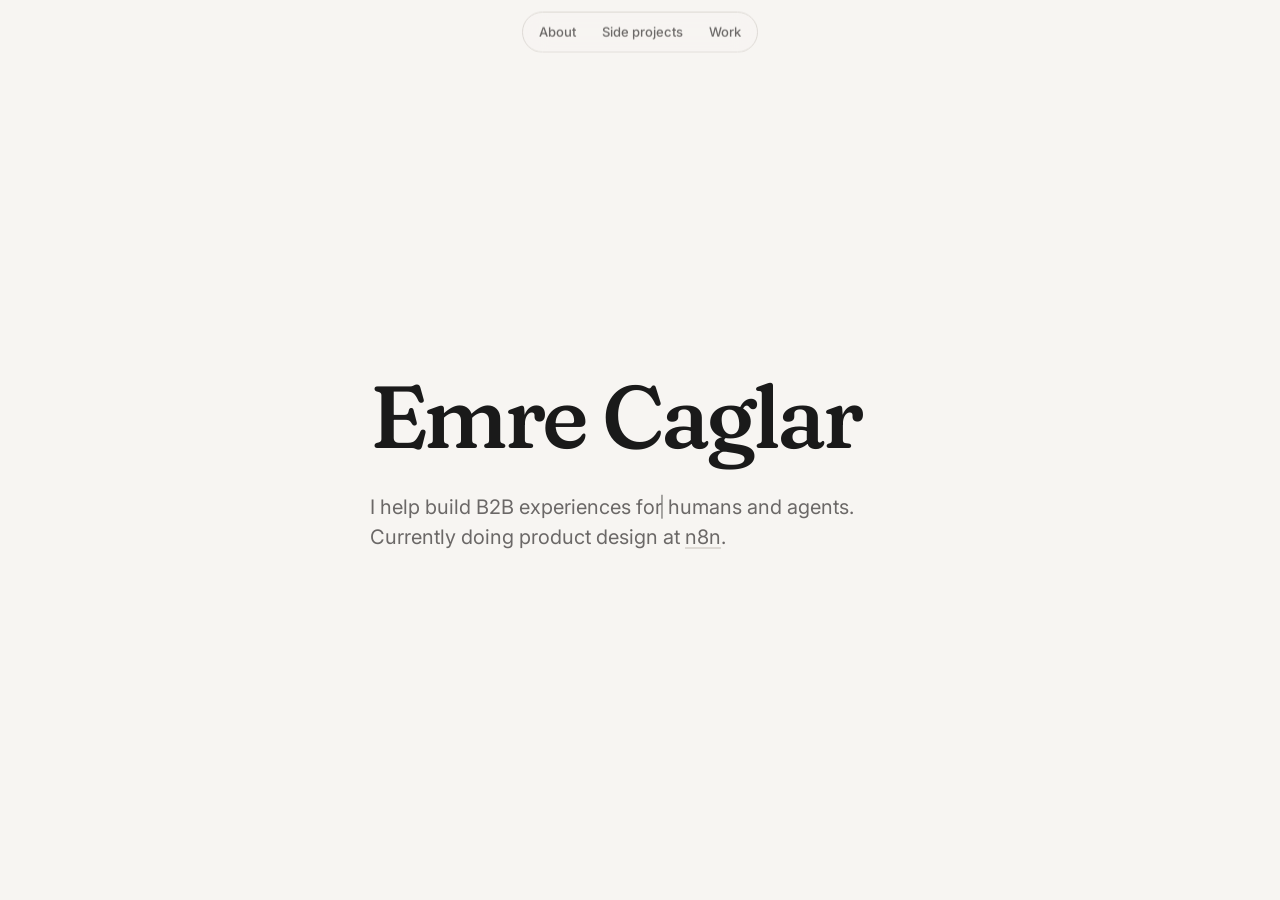
==== commit 34357e66: "Side projects with nanopress, a top nav, the password slide like the work slides, and the bio for n8" ====
--- a/index.html
+++ b/index.html
@@ -8,14 +8,15 @@
   <title>Emre Caglar</title>
   <meta name="description" content="Introduction and selected work of Emre Caglar, product designer">
 
-  <meta property="og:title" content="Emre Caglar, Principal Designer">
-  <meta property="og:description" content="Principal Product Designer at Supermetrics.">
+  <meta property="og:title" content="Emre Caglar, Product Designer">
+  <meta property="og:description" content="Product designer at n8n, working on AI trust and agentic automation.">
   <meta property="og:type" content="website">
 
   <link rel="preconnect" href="https://fonts.googleapis.com">
   <link rel="preconnect" href="https://fonts.gstatic.com" crossorigin>
   <link href="https://fonts.googleapis.com/css2?family=Inter:ital,opsz,wght@0,14..32,300..700;1,14..32,300..700&display=swap" rel="stylesheet">
 
+  <link rel="icon" href="assets/favicon.svg" type="image/svg+xml">
   <link rel="stylesheet" href="assets/style.css">
 </head>
 <body class="snap-page locked">
@@ -28,6 +29,11 @@
     <div class="nav-inner">
       <!-- EDIT: Your name, hidden on hero, fades in as you scroll -->
       <a href="#snap-hero" class="nav-name">Emre Caglar</a>
+      <div class="nav-links" aria-label="Sections">
+        <a href="#snap-about" data-group="about">About</a>
+        <a href="#snap-side" data-group="side">Side projects</a>
+        <a href="#snap-work" data-group="work">Work</a>
+      </div>
     </div>
   </nav>
 
@@ -50,7 +56,7 @@
         <!-- EDIT: One sentence that captures what you do and care about -->
         <p class="hero-tagline">
           I help build B2B experiences <span id="heroSwap">for</span><span class="hero-cursor">|</span>humans and agents.
-          Currently a principal product designer at <a href="https://www.supermetrics.com" class="hero-link">Supermetrics</a>.
+          Currently doing product design at <a href="https://n8n.io" class="hero-link">n8n</a>.
         </p>
       </div>
     </section>
@@ -68,19 +74,21 @@
           <div class="about-content">
             <div class="about-bio">
               <p>
-                I've spent the last decade designing enterprise products, most of it at Supermetrics,
-                where I joined as the second designer and now work as a principal IC, leading and
-                coaching two designers on the company's most complex product surface while staying
-                close to the work myself. For much of that time, I worked on complex data
-                workflows for marketers and analysts at scale. Now my focus is agentic UX: how
-                people delegate to, collaborate with, and build trust in AI agents.
+                I'm a product designer at n8n, working on how people come to trust AI agents.
+                That means making agent evaluations something anyone can run, not just ML
+                engineers, and designing how people stay in control of agents that automate work
+                across the tools they use.
               </p>
               <p>
-                My background is in industrial design research. My PhD was on design fiction, I built
-                a world-building toolkit for foresight exercises about disruptive technologies, imagining
-                systems under pressure to understand them better, and completed the research as a
-                visiting researcher at Aalto University. That discipline still shapes how I think about
-                complex product problems.
+                Before n8n, I spent five years designing enterprise products at Supermetrics.
+                I joined as the second designer and grew into a principal IC, leading and coaching
+                designers on the company's most complex product surface and designing data
+                workflows for marketers and analysts at scale.
+              </p>
+              <p>
+                My background is in design research. I completed a PhD on design fiction, exploring
+                how narrative theory applies to world-building in real design processes, and continued
+                at Aalto University as a visiting researcher.
               </p>
               <p>Based in Helsinki.</p>
             </div>
@@ -97,16 +105,52 @@
     </section>
 
 
+    <!-- ══ SIDE PROJECTS ══ -->
+    <!-- One slide per project, laid out like the work slides. Number the eyebrow: 01, 02… -->
+    <section class="snap-section snap-side" id="snap-side">
+      <div class="fp-project">
+
+        <div class="fp-text">
+          <p class="fp-eyebrow">01 · Side projects</p>
+          <h2 class="fp-title">
+            <a href="https://github.com/emrecaglarid/nanopress" target="_blank" rel="noopener">nanopress</a>
+          </h2>
+          <p class="fp-teaser">
+            A tiling window manager for the rest of us. It keeps your Mac's windows in order with
+            no shortcuts to learn: drag a window onto a clear target, or arrange them all from a
+            minimap in the menu bar.
+          </p>
+          <div class="side-install">
+            <code>brew install --cask emrecaglarid/tap/nanopress</code>
+            <button type="button" class="side-copy" data-copy="brew install --cask emrecaglarid/tap/nanopress" aria-label="Copy the install command">Copy</button>
+          </div>
+          <a href="https://github.com/emrecaglarid/nanopress" class="fp-link" target="_blank" rel="noopener">View on GitHub →</a>
+        </div>
+
+        <div class="fp-image fp-image--video">
+          <video autoplay muted loop playsinline preload="metadata"
+                 poster="assets/images/nanopress-poster.jpg"
+                 aria-label="A tour of nanopress: dragging windows into place, stack tabs, the menu bar minimap, auto-arrange, and spacing and background settings">
+            <source src="assets/videos/nanopress/tour.mp4" type="video/mp4">
+          </video>
+        </div>
+
+      </div>
+    </section>
+
+
     <!-- ══ SLIDE 3: PASSWORD GATE ══ -->
     <section class="snap-section snap-password" id="snap-password">
-      <div class="container">
-        <p class="password-eyebrow">Selected Work</p>
-        <p class="password-prompt">Enter the password to<br>view case studies.</p>
-        <form class="password-form" id="passwordForm" autocomplete="off">
-          <input type="password" id="passwordInput" placeholder="Password" autocomplete="current-password" spellcheck="false">
-          <button type="submit" aria-label="Submit">→</button>
-        </form>
-        <p class="password-error" id="passwordError">Incorrect password.</p>
+      <div class="fp-project">
+        <div class="fp-text">
+          <h2 class="fp-title">Selected work</h2>
+          <p class="fp-teaser">The case studies are behind a password. Enter it to read them.</p>
+          <form class="password-form" id="passwordForm" autocomplete="off">
+            <input type="password" id="passwordInput" placeholder="Password" aria-label="Password" autocomplete="current-password" spellcheck="false">
+            <button type="submit" aria-label="Submit">→</button>
+          </form>
+          <p class="password-error" id="passwordError" role="status">Incorrect password.</p>
+        </div>
       </div>
     </section>
 
@@ -118,8 +162,7 @@
 
         <!-- Text: left on desktop, below image on mobile -->
         <div class="fp-text">
-          <!-- EDIT: "01, Selected Work" stays on project 1. Change label on 02, 03, etc. -->
-          <p class="fp-eyebrow">01 · Selected Work</p>
+          <p class="fp-eyebrow">01</p>
           <h2 class="fp-title">
             <a href="work/data-activation.html">Data Activation</a>
           </h2>
@@ -234,46 +277,6 @@
   </div><!-- /scroll-container -->
 
 
-  <!-- ─────────────────────────────────────── -->
-  <!--  DOT NAVIGATION, desktop only         -->
-  <!-- ─────────────────────────────────────── -->
-  <!-- If you add/remove project slides, add/remove a <button> here too -->
-  <!-- If you add/remove project slides, add/remove a middle <button class="dot"> -->
-  <nav class="dot-nav" id="dotNav" aria-label="Section navigation">
-
-    <!-- Home -->
-    <button class="dot dot-icon" aria-label="Intro">
-      <svg width="13" height="13" viewBox="0 0 13 13" fill="none" aria-hidden="true">
-        <path d="M6.5 1.5L12 6.5V12H8.5V9H4.5V12H1V6.5L6.5 1.5Z"
-              stroke="currentColor" stroke-width="1.2"
-              stroke-linejoin="round" stroke-linecap="round"/>
-      </svg>
-    </button>
-
-    <!-- About -->
-    <button class="dot dot-icon" aria-label="About">
-      <svg width="13" height="13" viewBox="0 0 13 13" fill="none" aria-hidden="true">
-        <circle cx="6.5" cy="4.5" r="2.25" stroke="currentColor" stroke-width="1.2"/>
-        <path d="M1.5 12C2 8.8 4 7 6.5 7C9 7 11 8.8 11.5 12"
-              stroke="currentColor" stroke-width="1.2" stroke-linecap="round"/>
-      </svg>
-    </button>
-
-    <!-- Password (locked state only) -->
-    <button class="dot dot-icon dot-locked-only" aria-label="Case studies">
-      <svg width="13" height="13" viewBox="0 0 13 13" fill="none" aria-hidden="true">
-        <rect x="2.5" y="6" width="8" height="6" rx="1" stroke="currentColor" stroke-width="1.2"/>
-        <path d="M4.5 6V4.5a2 2 0 0 1 4 0V6" stroke="currentColor" stroke-width="1.2" stroke-linecap="round"/>
-      </svg>
-    </button>
-
-    <!-- Projects (unlocked state only) -->
-    <button class="dot dot-unlocked-only" aria-label="Project 1"></button>
-    <button class="dot dot-unlocked-only" aria-label="Project 2"></button>
-    <button class="dot dot-unlocked-only" aria-label="Project 3"></button>
-    <button class="dot dot-unlocked-only" aria-label="Project 4"></button>
-
-  </nav>
 
 
   <script>
@@ -288,26 +291,34 @@
     const heroEl    = document.getElementById('snap-hero');
     const isDesktop = () => window.innerWidth >= 1024;
 
-    // Sections and dots are queried dynamically so locked/unlocked visibility is respected
+    // Sections are queried dynamically so locked/unlocked visibility is respected
     function getActiveSections() {
       return Array.from(document.querySelectorAll('.snap-section'))
         .filter(el => getComputedStyle(el).display !== 'none');
     }
-    function getActiveDots() {
-      return Array.from(document.querySelectorAll('.dot-nav .dot'))
-        .filter(el => getComputedStyle(el).display !== 'none');
-    }
-
-    // ── Active dot + name visibility (desktop snap) ─────────────────────
-    function updateDots() {
-      if (!isDesktop()) return;
+
+    // ── Nav links: which one is current, and name visibility (desktop) ──
+    const navLinks = Array.from(document.querySelectorAll('.nav-links a'));
+    function groupOf(section) {
+      if (section.id === 'snap-about') return 'about';
+      if (section.id === 'snap-side') return 'side';
+      if (section.id === 'snap-password' || section.classList.contains('snap-project')) return 'work';
+      return null;
+    }
+    function updateActive() {
       const sections = getActiveSections();
-      const dots     = getActiveDots();
-      const mid      = scrollEl.scrollTop + scrollEl.clientHeight / 2;
-      let active = 0;
-      sections.forEach((s, i) => { if (s.offsetTop <= mid) active = i; });
-      dots.forEach((d, i) => d.classList.toggle('active', i === active));
-      mainNav.classList.toggle('past-hero', active > 0);
+      const mid = isDesktop()
+        ? scrollEl.scrollTop + scrollEl.clientHeight / 2
+        : window.scrollY + window.innerHeight / 2;
+      let active = sections[0];
+      sections.forEach(s => { if (s.offsetTop <= mid) active = s; });
+      const group = groupOf(active);
+      navLinks.forEach(link => {
+        const on = link.dataset.group === group;
+        link.classList.toggle('active', on);
+        if (on) link.setAttribute('aria-current', 'true'); else link.removeAttribute('aria-current');
+      });
+      if (isDesktop()) mainNav.classList.toggle('past-hero', active !== sections[0]);
     }
 
     // ── Nav border + name visibility (mobile) ───────────────────────────
@@ -324,21 +335,21 @@
       mainNav.classList.toggle('scrolled', scrollEl.scrollTop > 60);
     }
 
-    scrollEl.addEventListener('scroll', () => { updateNavDesktop(); updateDots(); }, { passive: true });
-    window.addEventListener('scroll', updateNavMobile, { passive: true });
-
-    // ── Dot click ────────────────────────────────────────────────────────
-    document.querySelectorAll('.dot-nav .dot').forEach(dot => {
-      dot.addEventListener('click', () => {
-        const dots     = getActiveDots();
-        const sections = getActiveSections();
-        const i = dots.indexOf(dot);
-        if (i >= 0) sections[i]?.scrollIntoView({ behavior: 'smooth' });
+    scrollEl.addEventListener('scroll', () => { updateNavDesktop(); updateActive(); }, { passive: true });
+    window.addEventListener('scroll', () => { updateNavMobile(); updateActive(); }, { passive: true });
+
+    // ── Nav link click: Work goes to the password or the first case study ─
+    navLinks.forEach(link => {
+      link.addEventListener('click', e => {
+        e.preventDefault();
+        let target = document.getElementById(link.getAttribute('href').slice(1));
+        if (target && getComputedStyle(target).display === 'none') target = document.getElementById('snap-password');
+        target?.scrollIntoView({ behavior: 'smooth' });
       });
     });
 
     // ── Anchor links → scroll inside container on desktop ───────────────
-    document.querySelectorAll('a[href^="#"]').forEach(link => {
+    document.querySelectorAll('a[href^="#"]:not(.nav-links a)').forEach(link => {
       link.addEventListener('click', e => {
         if (!isDesktop()) return;
         const target = document.getElementById(link.getAttribute('href').slice(1));
@@ -349,8 +360,26 @@
       });
     });
 
+    // ── Side projects: copy buttons, and still video for reduced motion ──
+    document.querySelectorAll('.side-copy').forEach(button => {
+      button.addEventListener('click', async () => {
+        try {
+          await navigator.clipboard.writeText(button.dataset.copy);
+          button.textContent = 'Copied';
+          setTimeout(() => { button.textContent = 'Copy'; }, 1600);
+        } catch (e) {}
+      });
+    });
+    if (window.matchMedia('(prefers-reduced-motion: reduce)').matches) {
+      document.querySelectorAll('.fp-image--video video').forEach(video => {
+        video.removeAttribute('autoplay');
+        video.pause();
+        video.controls = true;
+      });
+    }
+
     // ── Initial state ────────────────────────────────────────────────────
-    updateDots();
+    updateActive();
 
     // ── Hero word swap animation ─────────────────────────────────────────
     const swapEl    = document.getElementById('heroSwap');
@@ -411,7 +440,7 @@
         if (hash === PASSWORD_HASH) {
           sessionStorage.setItem('portfolioUnlocked', '1');
           document.body.classList.replace('locked', 'unlocked');
-          updateDots();
+          updateActive();
           const firstProject = document.getElementById('snap-work');
           if (isDesktop()) {
             firstProject?.scrollIntoView({ behavior: 'smooth' });
@@ -445,7 +474,7 @@
       } else {
         window.scrollTo(0, pos);
       }
-      updateDots();
+      updateActive();
     }
   </script>
 
--- a/assets/style.css
+++ b/assets/style.css
@@ -71,6 +71,56 @@
 
 nav.past-hero .nav-name { opacity: 1; }
 
+/* Section links, in a pill at the top center */
+.nav-inner { position: relative; }
+
+.nav-links {
+  position: absolute;
+  left: 50%;
+  top: 50%;
+  transform: translate(-50%, -50%);
+  display: flex;
+  gap: 2px;
+  padding: 4px;
+  background: rgba(247, 245, 242, 0.82);
+  backdrop-filter: blur(12px);
+  -webkit-backdrop-filter: blur(12px);
+  border: 1px solid var(--border);
+  border-radius: 999px;
+}
+
+.nav-links a {
+  font-size: 13px;
+  font-weight: 500;
+  color: var(--text-muted);
+  padding: 5px 12px;
+  border-radius: 999px;
+  white-space: nowrap;
+  transition: color 0.15s, background-color 0.15s;
+}
+.nav-links a:hover { color: var(--text); }
+.nav-links a.active {
+  color: var(--text);
+  background-color: var(--surface);
+}
+.nav-links a:focus-visible {
+  outline: 2px solid var(--accent);
+  outline-offset: 2px;
+}
+
+/* Phones: name on the left, links on the right */
+@media (max-width: 767px) {
+  .nav-links {
+    position: static;
+    transform: none;
+    margin-left: auto;
+  }
+  .nav-links a { padding: 5px 10px; }
+}
+@media (max-width: 380px) {
+  .nav-links a { padding: 5px 8px; font-size: 12px; }
+}
+
 /* ─── Hero ─── */
 .hero {
   padding: 100px 0 80px;
@@ -722,73 +772,6 @@
   font-size: 13px;
   color: var(--text-muted);
   margin-top: 40px;
-}
-
-/* ─── Dot Navigation ─── */
-.dot-nav {
-  display: none;
-}
-
-@media (min-width: 1024px) {
-  .dot-nav {
-    display: flex;
-    flex-direction: column;
-    align-items: center;
-    gap: 6px;
-    position: fixed;
-    right: 28px;
-    top: 50%;
-    transform: translateY(-50%);
-    z-index: 150;
-    padding: 10px 8px;
-    background: rgba(247, 245, 242, 0.82);
-    backdrop-filter: blur(12px);
-    -webkit-backdrop-filter: blur(12px);
-    border-radius: 20px;
-  }
-}
-
-/* All items: same 20×20 box so gap is visually uniform */
-.dot-nav .dot {
-  width: 20px;
-  height: 20px;
-  display: flex;
-  align-items: center;
-  justify-content: center;
-  border: none;
-  background: transparent;
-  cursor: pointer;
-  padding: 0;
-  outline: none;
-}
-
-/* Plain project dots: visual circle via ::after */
-.dot-nav .dot:not(.dot-icon)::after {
-  content: '';
-  width: 5px;
-  height: 5px;
-  border-radius: 50%;
-  background-color: var(--border);
-  transition: background-color 0.25s, transform 0.25s;
-}
-.dot-nav .dot:not(.dot-icon).active::after {
-  background-color: var(--text);
-  transform: scale(1.7);
-}
-.dot-nav .dot:not(.dot-icon):hover:not(.active)::after {
-  background-color: var(--text-muted);
-}
-
-/* Icon buttons */
-.dot-nav .dot.dot-icon {
-  color: var(--border);
-  transition: color 0.2s;
-}
-.dot-nav .dot.dot-icon.active {
-  color: var(--text);
-}
-.dot-nav .dot.dot-icon:hover:not(.active) {
-  color: var(--text-muted);
 }
 
 /* ─── Mobile / Tablet: project cards stack naturally ─── */
@@ -991,33 +974,9 @@
 /* ─── Password gate ─── */
 body.locked .snap-project      { display: none; }
 body.unlocked .snap-password   { display: none; }
-body.locked .dot-unlocked-only { display: none; }
-body.unlocked .dot-locked-only { display: none; }
-
-.snap-password .container {
-  display: flex;
-  flex-direction: column;
-  align-items: flex-start;
-}
-
-.password-eyebrow {
-  font-size: 13px;
-  font-weight: 600;
-  text-transform: uppercase;
-  letter-spacing: 0.12em;
-  color: var(--text-muted);
-  margin-bottom: 24px;
-}
-
-.password-prompt {
-  font-size: clamp(24px, 3vw, 36px);
-  font-weight: 400;
-  color: var(--text-muted);
-  line-height: 1.3;
-  margin-bottom: 40px;
-}
 
 .password-form {
+  margin-top: 4px;
   display: flex;
   align-items: center;
   gap: 16px;
@@ -1840,3 +1799,66 @@
 }
 .expand-btn:hover { color: var(--text); border-color: var(--text-muted); }
 .expand-btn[aria-expanded="true"] { display: none; }
+
+
+/* ─── Side projects: work-slide layout, plus video and an install line ─── */
+
+.fp-image--video video {
+  position: relative;
+  z-index: 1;
+  display: block;
+  width: 100%;
+  aspect-ratio: 16 / 9;
+  object-fit: cover;
+  border-radius: 8px;
+  background-color: var(--surface);
+}
+@media (min-width: 1024px) {
+  .fp-image--video video { border-radius: 8px 0 0 8px; }
+  .side-install code { white-space: nowrap; }
+}
+
+/* Sits where the work slides have their Role and Year */
+.side-install {
+  display: flex;
+  align-items: baseline;
+  gap: 16px;
+  margin-bottom: 28px;
+}
+
+.side-install code {
+  min-width: 0;
+  font-family: ui-monospace, 'SF Mono', Menlo, monospace;
+  font-size: 13px;
+  line-height: 1.5;
+  color: var(--text-muted);
+}
+
+/* Quiet like the password arrow, until pointed at */
+.side-copy {
+  flex: none;
+  font-family: inherit;
+  font-size: 13px;
+  font-weight: 500;
+  color: var(--text-muted);
+  background: none;
+  border: none;
+  padding: 0;
+  cursor: pointer;
+  transition: color 0.15s;
+}
+.side-copy:hover { color: var(--text); }
+.side-copy:focus-visible {
+  outline: 2px solid var(--accent);
+  outline-offset: 2px;
+}
+
+
+/* Mobile: the sticky nav doesn't cover a section's top when a link jumps there */
+@media (max-width: 1023px) {
+  .snap-section { scroll-margin-top: 64px; }
+  #snap-side,
+  #snap-password {
+    border-top: 1px solid var(--border);
+  }
+}
